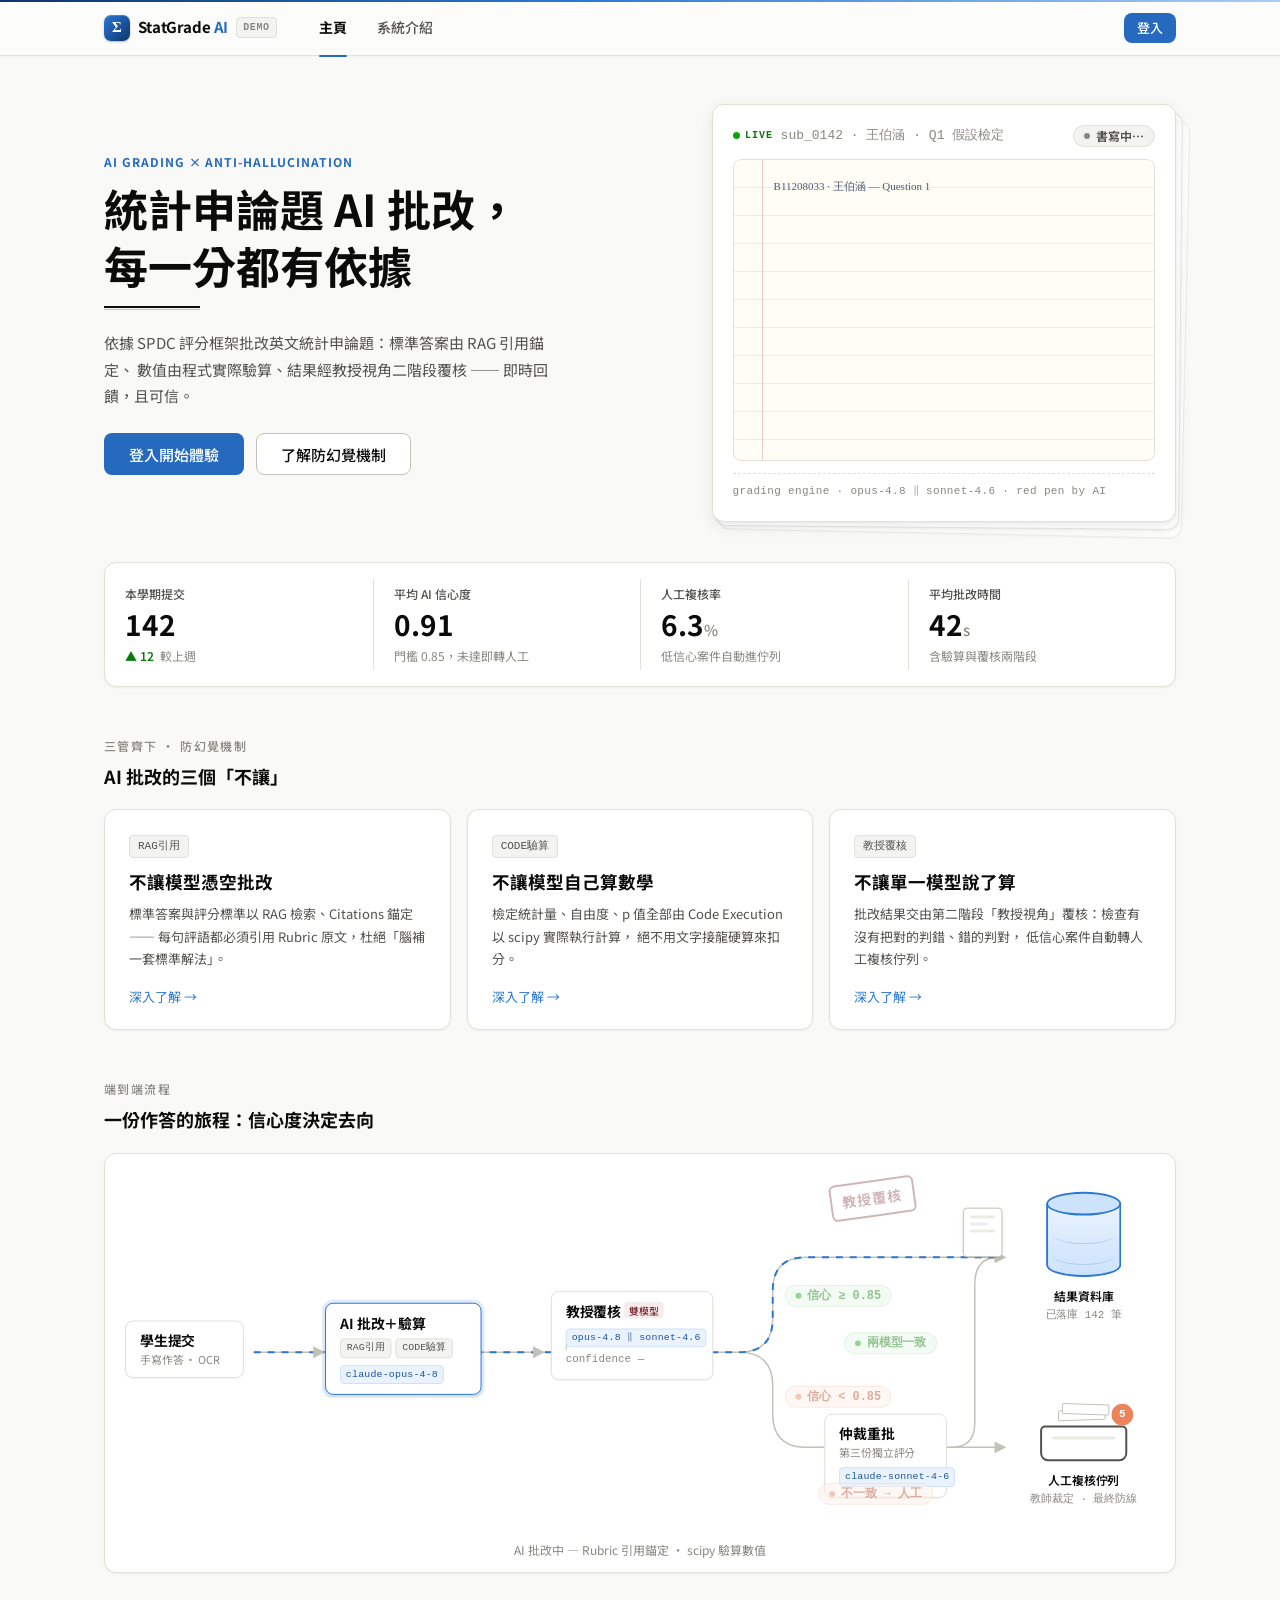
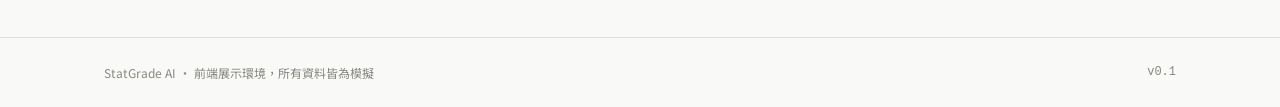
==== index.html @ 126f1031 "Add files via upload" ====
<!DOCTYPE html>
<html lang="zh-TW">
<head>
  <meta charset="UTF-8">
  <meta name="viewport" content="width=device-width, initial-scale=1.0">
  <title>StatGrade AI — 統計學申論題 AI 批改平台</title>
  <link rel="preconnect" href="https://fonts.googleapis.com">
  <link rel="preconnect" href="https://fonts.gstatic.com" crossorigin>
  <link href="https://fonts.googleapis.com/css2?family=Noto+Sans+TC:wght@400;500;700&display=swap" rel="stylesheet">
  <link rel="stylesheet" href="assets/css/styles.css">
  <style>
    .hero {
      display: grid;
      grid-template-columns: 55fr 45fr;
      gap: var(--sp-10);
      align-items: center;
      padding: var(--sp-12) 0 var(--sp-10);
    }
    .hero h1 {
      font-size: clamp(28px, 5vw, 44px);
      font-weight: 700;
      line-height: 1.3;
      letter-spacing: 0;
    }
    .hero__sub { font-size: 15px; color: var(--ink-2); margin: var(--sp-5) 0 var(--sp-6); max-width: 460px; }
    .hero__cta { display: flex; gap: var(--sp-3); flex-wrap: wrap; }
    /* live 批改流卡片堆 */
    .shot-deck { position: relative; }
    .shot-deck::before, .shot-deck::after {
      content: "";
      position: absolute;
      inset: 0;
      background: var(--surface);
      border: 1px solid var(--line);
      border-radius: var(--r-lg);
      box-shadow: var(--sh-1);
      z-index: 0;
    }
    .shot-deck::before { transform: translate(10px, 12px) rotate(1.2deg); opacity: .55; }
    .shot-deck::after  { transform: translate(5px, 6px) rotate(.5deg); opacity: .8; }
    .shot {
      position: relative;
      z-index: 2;
      box-shadow: var(--sh-3);
      padding: var(--sp-5);
      transition: transform .18s ease-out;
      transform-style: preserve-3d;
    }
    .shot__id { display: flex; align-items: baseline; gap: var(--sp-2); margin-bottom: var(--sp-3); }
    .shot__live {
      display: inline-flex;
      align-items: center;
      gap: 5px;
      font-family: var(--font-mono);
      font-size: 10px;
      font-weight: 700;
      letter-spacing: .1em;
      color: var(--ok-ink);
    }
    .shot__live-dot {
      width: 7px; height: 7px;
      border-radius: 50%;
      background: var(--ok);
      animation: live-pulse 1.6s ease-in-out infinite;
    }
    @keyframes live-pulse {
      0%, 100% { box-shadow: 0 0 0 0 rgba(12,163,12,.35); }
      50% { box-shadow: 0 0 0 5px rgba(12,163,12,0); }
    }
    .shot__ticker {
      margin-top: var(--sp-3);
      padding-top: var(--sp-2);
      border-top: 1px dashed var(--line);
      font-size: 11px;
      color: var(--ink-3);
      letter-spacing: .03em;
    }
    @media (prefers-reduced-motion: reduce) {
      .shot__live-dot { animation: none; }
      .exam-score { opacity: 1; transform: rotate(-8deg); }
      .exam-score__ring ellipse { stroke-dashoffset: 0; }
      .exam-stamp:not(.exam-stamp--serious) { opacity: 1; transform: rotate(-5deg); }
    }
    /* 考卷紅筆批改動畫 */
    .exam-wrap { position: relative; margin-top: var(--sp-2); overflow: hidden; border-radius: var(--r-md); }
    .exam-paper {
      position: relative;
      min-height: 302px;
      background:
        repeating-linear-gradient(transparent, transparent 27px, rgba(42, 120, 214, .12) 27px, rgba(42, 120, 214, .12) 28px),
        #fffdf6;
      border: 1px solid var(--line);
      border-radius: var(--r-md);
      box-shadow: var(--sh-2);
      padding: 12px 12px 14px 40px;
      font-family: "Segoe Script", "Bradley Hand", "Comic Sans MS", cursive;
      font-size: 12px;
      line-height: 28px;
      color: #263a56;
    }
    .exam-paper::before {
      content: "";
      position: absolute;
      top: 0; bottom: 0; left: 28px;
      width: 1px;
      background: rgba(208, 59, 59, .25);
    }
    .exam-paper__head { font-size: 11px; color: #4a5a74; }
    .exam-line { white-space: nowrap; overflow: hidden; }
    /* 動態手寫：JS 建立的行先隱藏，逐行寫出 */
    .write-line { width: 0; white-space: nowrap; overflow: hidden; }
    .write-line.is-writing { animation: line-write .42s steps(22, end) forwards; }
    @keyframes line-write { to { width: 100%; } }
    .exam-mark { position: absolute; pointer-events: none; overflow: visible; }
    .exam-mark path, .exam-mark ellipse, .exam-score__ring ellipse {
      fill: none;
      stroke: #d03b3b;
      stroke-width: 2.2;
      stroke-linecap: round;
      stroke-dasharray: 100;
      stroke-dashoffset: 100;
    }
    .exam-mark.draw path, .exam-mark.draw ellipse { animation: ink-draw .5s ease forwards; }
    @keyframes ink-draw { to { stroke-dashoffset: 0; } }
    .exam-note {
      position: absolute;
      font-family: "Segoe Script", "Bradley Hand", cursive;
      font-size: 12px;
      line-height: 1.3;
      color: #d03b3b;
      white-space: nowrap;
      width: 0;
      overflow: hidden;
    }
    .exam-note.write { animation: note-write .55s steps(12, end) forwards; }
    @keyframes note-write { to { width: var(--wn, 140px); } }
    .exam-score {
      position: absolute;
      top: 4px; right: 14px;
      width: 74px; height: 64px;
      opacity: 0;
      transform: rotate(-8deg) scale(1.4);
    }
    .exam-score.show { animation: score-in .35s cubic-bezier(.2, 1.4, .4, 1) forwards; }
    @keyframes score-in { to { opacity: 1; transform: rotate(-8deg) scale(1); } }
    .exam-score__ring { position: absolute; inset: 0; overflow: visible; }
    .exam-score.show .exam-score__ring ellipse { animation: ink-draw .5s ease .12s forwards; }
    .exam-score span {
      position: absolute; inset: 0;
      display: flex; align-items: center; justify-content: center;
      font-family: "Segoe Script", "Bradley Hand", cursive;
      font-size: 28px; font-weight: 700;
      color: #d03b3b;
    }
    .exam-stamp {
      position: absolute;
      right: 16px; bottom: 12px;
      border: 2px solid var(--review);
      color: var(--review);
      background: rgba(255, 255, 255, .85);
      font-family: var(--font-ui);
      font-size: 13px; font-weight: 700;
      letter-spacing: .1em;
      padding: 3px 10px;
      border-radius: var(--r-sm);
      opacity: 0;
      transform: rotate(-5deg) scale(1.6);
    }
    .exam-stamp.slam { animation: stamp-in .28s cubic-bezier(.4, 0, .6, 1) forwards; }
    @keyframes stamp-in { to { opacity: 1; transform: rotate(-5deg) scale(1); } }
    .exam-stamp--serious { border-color: var(--serious-ink); color: var(--serious-ink); letter-spacing: .02em; }
    .features { display: grid; grid-template-columns: repeat(3, 1fr); gap: var(--sp-4); margin-top: var(--sp-4); }
    .features .card p { font-size: 13px; color: var(--ink-2); }
    .features .card h3 { margin: var(--sp-3) 0 var(--sp-2); }
    .section { margin-top: var(--sp-12); }
    .section__head { margin-bottom: var(--sp-5); }
    .section__head h2 { font-size: 18px; font-weight: 700; }
    @media (max-width: 960px) {
      .hero { grid-template-columns: 1fr; padding-top: var(--sp-8); }
      .features { grid-template-columns: 1fr; }
    }
    /* 首頁動畫（class 皆由 JS 加入，無 JS 時頁面維持完整可見） */
    .shot.fade-up { animation-delay: .15s; }
    .reveal { opacity: 0; transform: translateY(12px); transition: opacity .5s ease, transform .5s ease; }
    .reveal.is-in { opacity: 1; transform: none; }
    .shot .meter__fill { transition: width .6s ease; }
    @media (prefers-reduced-motion: reduce) {
      .fade-up { animation: none; }
      .reveal { opacity: 1; transform: none; transition: none; }
      .shot .meter__fill { transition: none; }
    }

    /* ═══ 端到端流程動畫：信心分岔 ═══ */
    .flow-card { padding: var(--sp-5) var(--sp-5) var(--sp-3); overflow: hidden; }
    .flow-viewport { position: relative; }
    .flow-stage { position: relative; width: 1040px; height: 360px; transform-origin: top left; }
    .flow-lines { position: absolute; inset: 0; width: 100%; height: 100%; }
    .flow-lines .rail { fill: none; stroke: var(--line-strong); stroke-width: 1.5; }
    .flow-lines .rail-active {
      fill: none; stroke: var(--brand-500); stroke-width: 2;
      stroke-dasharray: 7 7; opacity: 0; transition: opacity .3s;
    }
    .flow-lines .rail-active.is-on { opacity: 1; animation: rail-flow 1s linear infinite; }
    @keyframes rail-flow { to { stroke-dashoffset: -14; } }

    .flow-node {
      position: absolute;
      background: var(--surface);
      border: 1px solid var(--line);
      border-radius: var(--r-md);
      box-shadow: var(--sh-1);
      padding: 10px 14px;
      transition: border-color .25s, box-shadow .25s;
    }
    .flow-node__name { font-size: 14px; font-weight: 700; line-height: 1.4; }
    .flow-node__desc { font-size: 11px; color: var(--ink-3); line-height: 1.5; }
    .flow-node.is-live { border-color: var(--brand-500); box-shadow: 0 0 0 3px rgba(42,120,214,.14), var(--sh-2); }
    .flow-node .pchip { padding: 1px 6px; font-size: 10px; }
    .flow-node .meter { width: 100%; margin-top: 6px; }
    .flow-node__conf { font-family: var(--font-mono); font-size: 11px; color: var(--ink-3); margin-top: 3px; min-height: 15px; }
    .flow-node__model {
      display: inline-block;
      font-size: 10px;
      color: var(--brand-700);
      background: var(--brand-50);
      border: 1px solid var(--brand-100);
      border-radius: var(--r-xs);
      padding: 0 5px;
      margin-top: 5px;
      letter-spacing: .02em;
      white-space: nowrap;
    }
    .flow-node__dual {
      font-size: 10px;
      font-weight: 500;
      color: var(--review);
      background: var(--review-tint);
      border-radius: var(--r-xs);
      padding: 1px 5px;
      vertical-align: 2px;
    }

    .flow-label {
      position: absolute;
      opacity: .45;
      transition: opacity .3s, transform .3s;
      font-family: var(--font-mono);
    }
    .flow-label.is-on { opacity: 1; transform: scale(1.06); }

    /* 文件 token */
    .flow-doc {
      position: absolute;
      left: 0; top: 0;
      width: 40px; height: 50px;
      margin: -25px 0 0 -20px;   /* 讓 offset-path 以中心對齊 */
      background: var(--surface);
      border: 1px solid var(--line-strong);
      border-radius: 4px;
      box-shadow: var(--sh-2);
      padding: 7px 6px;
      opacity: 0;
      offset-rotate: 0deg;
      z-index: 5;
    }
    .flow-doc i { display: block; height: 3px; border-radius: 2px; background: var(--inset-deep); margin-bottom: 4px; }
    .flow-doc i:nth-child(2) { width: 70%; }
    .flow-doc__seal {
      position: absolute; right: -7px; bottom: -7px;
      width: 22px; height: 22px;
      border: 1.5px solid var(--review);
      border-radius: 50%;
      background: var(--review-tint);
      color: var(--review);
      font-size: 10px; font-weight: 700;
      display: flex; align-items: center; justify-content: center;
      transform: rotate(-12deg) scale(0);
      transition: transform .25s cubic-bezier(.2, 1.6, .4, 1);
    }
    .flow-doc.is-sealed .flow-doc__seal:not(.flow-doc__seal--ai) { transform: rotate(-12deg) scale(1); }
    .flow-doc__seal--ai {
      right: auto; left: -7px;
      border-color: var(--brand-600);
      background: var(--brand-50);
      color: var(--brand-700);
      transform: rotate(10deg) scale(0);
    }
    .flow-doc.is-ai .flow-doc__seal--ai { transform: rotate(10deg) scale(1); }
    .flow-doc__tag {
      position: absolute; left: -8px; top: -9px;
      background: var(--serious-tint);
      border: 1px solid var(--serious-line);
      color: var(--serious-ink);
      font-size: 9px; font-weight: 700;
      padding: 1px 5px;
      border-radius: var(--r-xs);
      transform: rotate(-6deg) scale(0);
      transition: transform .25s cubic-bezier(.2, 1.6, .4, 1);
      white-space: nowrap;
    }
    .flow-doc.is-tagged .flow-doc__tag { transform: rotate(-6deg) scale(1); }

    /* 教授核章 */
    .flow-stamp {
      position: absolute;
      border: 2px solid var(--review);
      color: var(--review);
      background: rgba(255,255,255,.9);
      font-size: 14px; font-weight: 700;
      letter-spacing: .1em;
      padding: 4px 10px;
      border-radius: var(--r-sm);
      transform: rotate(-8deg) translateY(-30px);
      opacity: .35;
      transition: transform .18s cubic-bezier(.5, 0, .8, .4), opacity .18s;
      z-index: 6;
    }
    .flow-stamp.is-slam { transform: rotate(-3deg) translateY(0); opacity: 1; }
    .flow-stamp::after {
      content: "";
      position: absolute; inset: -5px;
      border: 2px solid var(--review);
      border-radius: var(--r-md);
      opacity: 0;
    }
    .flow-stamp.is-slam::after { animation: stamp-ring .5s ease-out .1s; }
    @keyframes stamp-ring {
      0% { opacity: .7; transform: scale(1); }
      100% { opacity: 0; transform: scale(1.45); }
    }

    /* 圓柱體資料庫 */
    .flow-station { position: absolute; text-align: center; }
    .flow-station__label { font-size: 12px; font-weight: 600; margin-top: 8px; }
    .flow-station__meta { font-family: var(--font-mono); font-size: 11px; color: var(--ink-3); }
    .flow-db { position: relative; width: 76px; height: 86px; margin: 0 auto; }
    .flow-db__top {
      position: absolute; top: 0; left: 0; right: 0; height: 24px;
      border-radius: 50%;
      background: var(--brand-100);
      border: 2px solid var(--brand-500);
      z-index: 2;
      transition: background .2s, box-shadow .2s;
    }
    .flow-db__body {
      position: absolute; top: 12px; left: 0; right: 0; bottom: 0;
      border: 2px solid var(--brand-500);
      border-top: none;
      border-radius: 0 0 38px 38px / 0 0 12px 12px;
      background: linear-gradient(180deg, var(--brand-50), var(--brand-100));
    }
    .flow-db__body::before, .flow-db__body::after {
      content: "";
      position: absolute; left: 4px; right: 4px; height: 22px;
      border-radius: 50%;
      border-bottom: 1.5px solid var(--brand-200);
    }
    .flow-db__body::before { top: 26%; }
    .flow-db__body::after { top: 56%; }
    .flow-db.is-hit .flow-db__top {
      background: var(--brand-200);
      box-shadow: 0 0 0 7px rgba(42,120,214,.14);
    }
    .flow-db.is-hit { animation: db-bounce .45s ease; }
    @keyframes db-bounce {
      0%, 100% { transform: scaleY(1); }
      40% { transform: scaleY(.94); }
      70% { transform: scaleY(1.03); }
    }

    /* 人工複核收件匣 */
    .flow-tray { position: relative; width: 88px; height: 66px; margin: 0 auto; }
    .flow-tray__paper {
      position: absolute; left: 50%; width: 48px; height: 11px;
      background: var(--surface);
      border: 1px solid var(--line-strong);
      border-radius: 2px;
    }
    .flow-tray__bin {
      position: absolute; left: 0; right: 0; bottom: 0; height: 36px;
      border: 2px solid var(--ink-2);
      border-radius: 5px 5px 8px 8px;
      background: var(--surface);
      z-index: 2;
    }
    .flow-tray__bin::after {
      content: "";
      position: absolute; left: 10px; right: 10px; top: 9px; height: 3px;
      border-radius: 2px;
      background: var(--inset-deep);
    }
    .flow-tray__badge {
      position: absolute; top: 8px; right: -6px;
      min-width: 22px; height: 22px;
      border-radius: var(--r-pill);
      background: var(--serious);
      color: #fff;
      font-family: var(--font-mono);
      font-size: 11px; font-weight: 700;
      display: flex; align-items: center; justify-content: center;
      padding: 0 5px;
      z-index: 3;
      transition: transform .2s cubic-bezier(.2, 1.6, .4, 1);
    }
    .flow-tray.is-hit { animation: tray-shake .4s ease; }
    .flow-tray.is-hit .flow-tray__badge { transform: scale(1.25); }
    @keyframes tray-shake {
      0%, 100% { transform: translateX(0); }
      30% { transform: translateX(-2px) rotate(-1deg); }
      60% { transform: translateX(2px) rotate(1deg); }
    }
    .flow-notify {
      position: absolute;
      font-size: 11px;
      color: var(--serious-ink);
      background: var(--serious-tint);
      border: 1px solid var(--serious-line);
      border-radius: var(--r-pill);
      padding: 2px 9px;
      opacity: 0;
      transform: translateY(4px);
      transition: opacity .3s, transform .3s;
      white-space: nowrap;
    }
    .flow-notify.is-on { opacity: 1; transform: translateY(0); }

    .flow-caption {
      text-align: center;
      font-size: 12px;
      color: var(--ink-3);
      margin-top: var(--sp-2);
      min-height: 20px;
      transition: opacity .25s;
    }
    .flow-fallback { display: none; }

    @media (max-width: 760px) {
      .flow-card { display: none; }
      .flow-fallback { display: block; }
    }
    @media (prefers-reduced-motion: reduce) {
      .flow-doc, .flow-stamp { display: none; }
      .flow-label { opacity: 1; }
      .flow-lines .rail-active { animation: none; }
    }
  </style>
</head>
<body>
  <header class="nav">
    <div class="nav__shell">
      <a class="nav__brand" href="index.html">
        <span class="nav__mark">Σ</span>
        <span class="nav__wordmark">StatGrade <b>AI</b></span>
        <span class="nav__demo-chip">DEMO</span>
      </a>
      <nav class="nav__links" id="navLinks"></nav>
      <div class="nav__auth" id="navAuth"></div>
      <button class="nav__toggle" aria-label="選單" hidden>☰</button>
    </div>
  </header>

  <main>
    <div class="shell">
      <!-- Hero -->
      <section class="hero">
        <div>
          <span class="eyebrow eyebrow--brand">AI Grading × Anti-Hallucination</span>
          <h1>統計申論題 AI 批改，<br>每一分都有依據</h1>
          <div class="rule-double"></div>
          <p class="hero__sub">
            依據 SPDC 評分框架批改英文統計申論題：標準答案由 RAG 引用錨定、
            數值由程式實際驗算、結果經教授視角二階段覆核 —— 即時回饋，且可信。
          </p>
          <div class="hero__cta">
            <a class="btn btn--primary btn--lg" href="login.html">登入開始體驗</a>
            <a class="btn btn--secondary btn--lg" href="intro.html">了解防幻覺機制</a>
          </div>
        </div>

        <!-- Product shot：考卷一張張進來，紅筆手寫批改動畫 -->
        <div class="shot-deck" id="shotDeck">
          <div class="card shot" id="shotCard" aria-label="考卷批改動畫範例">
            <div class="shot__id">
              <span class="shot__live"><span class="shot__live-dot"></span>LIVE</span>
              <span class="mono text-sm muted" id="shotId">sub_0142 · 王伯涵 · Q1 假設檢定</span>
              <span class="chip chip--warn" id="shotChip" style="margin-left: auto;"><span class="chip__dot"></span>批改中</span>
            </div>
            <div class="exam-wrap">
              <div class="exam-paper" id="examPaper">
                <div class="exam-paper__head" id="examHead">B11208033 · 王伯涵 — Question 1</div>
                <div id="examLines">
                  <div class="exam-line">1. H₀: μ = 4 ,  H₁: μ &gt; 4  ( μ = mean waiting time )</div>
                  <div class="exam-line">2. one-sample t-test ,  α = 0.05</div>
                  <div class="exam-line">3. t = (4.6−4)/(1.5/√36) = 0.6/0.25 = 2.40</div>
                  <div class="exam-line">    df = 35 ,  p ≈ 0.011</div>
                  <div class="exam-line">4. p = 0.011 &lt; 0.05 → reject H₀</div>
                </div>
                <div class="exam-score" id="examScore">
                  <svg class="exam-score__ring" viewBox="0 0 74 64"><ellipse pathLength="100" cx="37" cy="32" rx="32" ry="26"></ellipse></svg>
                  <span id="examScoreN">14</span>
                </div>
                <div class="exam-stamp" id="examStamp">教授覆核</div>
                <div class="exam-stamp exam-stamp--serious" id="examTag">仲裁 → 人工複核</div>
              </div>
            </div>
            <div class="shot__ticker mono">grading engine · opus-4.8 ∥ sonnet-4.6 · red pen by AI</div>
          </div>
        </div>
      </section>

      <!-- 信任數據帶 -->
      <section class="card card--flush" aria-label="平台數據">
        <div class="stat-row" style="padding: var(--sp-4) 0;">
          <div class="stat">
            <div class="stat__label">本學期提交</div>
            <div class="stat__value">142</div>
            <div class="stat__meta"><span class="stat__delta-up">▲ 12</span> 較上週</div>
          </div>
          <div class="stat">
            <div class="stat__label">平均 AI 信心度</div>
            <div class="stat__value">0.91</div>
            <div class="stat__meta">門檻 0.85，未達即轉人工</div>
          </div>
          <div class="stat">
            <div class="stat__label">人工複核率</div>
            <div class="stat__value">6.3<small>%</small></div>
            <div class="stat__meta">低信心案件自動進佇列</div>
          </div>
          <div class="stat">
            <div class="stat__label">平均批改時間</div>
            <div class="stat__value">42<small>s</small></div>
            <div class="stat__meta">含驗算與覆核兩階段</div>
          </div>
        </div>
      </section>

      <!-- 三管齊下 -->
      <section class="section">
        <div class="section__head">
          <span class="eyebrow">三管齊下 · 防幻覺機制</span>
          <h2>AI 批改的三個「不讓」</h2>
        </div>
        <div class="features">
          <article class="card card--hover">
            <span class="pchip">RAG引用</span>
            <h3>不讓模型憑空批改</h3>
            <p>標準答案與評分標準以 RAG 檢索、Citations 錨定 —— 每句評語都必須引用
              Rubric 原文，杜絕「腦補一套標準解法」。</p>
            <a class="text-sm" href="intro.html#s2">深入了解 →</a>
          </article>
          <article class="card card--hover">
            <span class="pchip">CODE驗算</span>
            <h3>不讓模型自己算數學</h3>
            <p>檢定統計量、自由度、p 值全部由 Code Execution 以 scipy 實際執行計算，
              絕不用文字接龍硬算來扣分。</p>
            <a class="text-sm" href="intro.html#s2">深入了解 →</a>
          </article>
          <article class="card card--hover">
            <span class="pchip">教授覆核</span>
            <h3>不讓單一模型說了算</h3>
            <p>批改結果交由第二階段「教授視角」覆核：檢查有沒有把對的判錯、錯的判對，
              低信心案件自動轉人工複核佇列。</p>
            <a class="text-sm" href="intro.html#s3">深入了解 →</a>
          </article>
        </div>
      </section>

      <!-- 端到端流程動畫：信心分岔 -->
      <section class="section">
        <div class="section__head">
          <span class="eyebrow">端到端流程</span>
          <h2>一份作答的旅程：信心度決定去向</h2>
        </div>

        <div class="card flow-card" aria-label="批改流程動畫：信心足夠自動核章落庫，不足轉人工複核">
          <div class="flow-viewport" id="flowViewport">
            <div class="flow-stage" id="flowStage">
              <svg class="flow-lines" viewBox="0 0 1040 360" aria-hidden="true">
                <!-- 底軌：上路（核章→資料庫）、下路（仲裁→佇列）、仲裁一致上升軌 -->
                <path class="rail" d="M130,180 H620 Q654,180 654,146 V118 Q654,84 688,84 H886"></path>
                <path class="rail" d="M620,180 Q654,180 654,214 V242 Q654,276 688,276 H886"></path>
                <path class="rail" d="M834,276 Q858,276 858,252 V112 Q858,84 882,84"></path>
                <!-- 動態軌 -->
                <path class="rail-active" id="railA" d="M130,180 H620 Q654,180 654,146 V118 Q654,84 688,84 H886"></path>
                <path class="rail-active" id="railB" d="M130,180 H620 Q654,180 654,214 V242 Q654,276 688,276 H886"></path>
                <path class="rail-active" id="railC" d="M834,276 Q858,276 858,252 V112 Q858,84 882,84"></path>
                <polygon points="190,174 202,180 190,186" fill="#c3c2b7"></polygon>
                <polygon points="412,174 424,180 412,186" fill="#c3c2b7"></polygon>
                <polygon points="878,78 890,84 878,90" fill="#c3c2b7"></polygon>
                <polygon points="878,270 890,276 878,282" fill="#c3c2b7"></polygon>
              </svg>

              <!-- 節點 -->
              <div class="flow-node" style="left: 0; top: 148px; width: 120px;">
                <div class="flow-node__name">學生提交</div>
                <div class="flow-node__desc">手寫作答 · OCR</div>
              </div>
              <div class="flow-node" id="fnAi" style="left: 202px; top: 130px; width: 158px;">
                <div class="flow-node__name">AI 批改＋驗算</div>
                <div style="display: flex; gap: 4px; margin-top: 5px;">
                  <span class="pchip">RAG引用</span>
                  <span class="pchip">CODE驗算</span>
                </div>
                <div class="flow-node__model mono">claude-opus-4-8</div>
              </div>
              <div class="flow-node" id="fnProf" style="left: 430px; top: 118px; width: 164px;">
                <div class="flow-node__name">教授覆核 <span class="flow-node__dual">雙模型</span></div>
                <div class="flow-node__model mono">opus-4.8 ∥ sonnet-4.6</div>
                <span class="meter"><span class="meter__fill" id="fnFill" style="width: 0%;"></span><span class="meter__tick"></span></span>
                <div class="flow-node__conf" id="fnConf">confidence —</div>
              </div>

              <!-- 雙模型仲裁節點（人工複核的替代選項） -->
              <div class="flow-node" id="fnJudge" style="left: 706px; top: 242px; width: 124px;">
                <div class="flow-node__name">仲裁重批</div>
                <div class="flow-node__desc">第三份獨立評分</div>
                <div class="flow-node__model mono">claude-sonnet-4-6</div>
              </div>

              <!-- 分岔標籤 -->
              <span class="flow-label chip chip--ok" id="fnLabelA" style="left: 666px; top: 112px;"><span class="chip__dot"></span>信心 ≥ 0.85</span>
              <span class="flow-label chip chip--serious" id="fnLabelB" style="left: 666px; top: 214px;"><span class="chip__dot"></span>信心 &lt; 0.85</span>
              <span class="flow-label chip chip--ok" id="fnLabelC" style="left: 726px; top: 160px;"><span class="chip__dot"></span>兩模型一致</span>
              <span class="flow-label chip chip--serious" id="fnLabelD" style="left: 700px; top: 312px;"><span class="chip__dot"></span>不一致 → 人工</span>

              <!-- 教授核章 -->
              <div class="flow-stamp" id="fnStamp" style="left: 716px; top: 36px;">教授覆核</div>

              <!-- 圓柱體資料庫 -->
              <div class="flow-station" style="left: 896px; top: 18px; width: 144px;">
                <div class="flow-db" id="fnDb">
                  <div class="flow-db__top"></div>
                  <div class="flow-db__body"></div>
                </div>
                <div class="flow-station__label">結果資料庫</div>
                <div class="flow-station__meta">已落庫 <span id="fnDbCount">142</span> 筆</div>
              </div>

              <!-- 人工複核收件匣 -->
              <div class="flow-station" style="left: 896px; top: 224px; width: 144px;">
                <span class="flow-notify" id="fnNotify" style="left: 50%; top: -26px; transform: translateX(-50%);">🔔 已通知教師 · 建立複核工單</span>
                <div class="flow-tray" id="fnTray">
                  <span class="flow-tray__paper" style="top: 14px; margin-left: -26px; transform: rotate(-2deg);"></span>
                  <span class="flow-tray__paper" style="top: 8px;  margin-left: -22px; transform: rotate(2deg);"></span>
                  <span class="flow-tray__paper" id="fnTrayNew" style="top: 2px; margin-left: -25px; transform: rotate(-1deg); opacity: 0;"></span>
                  <div class="flow-tray__bin"></div>
                  <span class="flow-tray__badge" id="fnQueueCount">5</span>
                </div>
                <div class="flow-station__label">人工複核佇列</div>
                <div class="flow-station__meta">教師裁定 · 最終防線</div>
              </div>

              <!-- 文件 token -->
              <div class="flow-doc" id="flowDoc">
                <i></i><i></i><i></i>
                <span class="flow-doc__tag">低信心</span>
                <span class="flow-doc__seal">核</span>
                <span class="flow-doc__seal flow-doc__seal--ai">B</span>
              </div>
            </div>
          </div>
          <div class="flow-caption" id="flowCaption">信心 ≥ 0.85 → 教授核章、自動落庫；信心 &lt; 0.85 → 轉人工複核佇列</div>
        </div>

        <!-- 行動版備援（<760px 顯示） -->
        <div class="card flow-fallback">
          <div class="pipeline">
            <div class="pipeline__step">
              <div class="pipeline__num">1</div>
              <div>
                <div class="pipeline__name">學生提交</div>
                <div class="pipeline__desc">手寫作答，OCR 辨識為機器可讀格式</div>
              </div>
            </div>
            <div class="pipeline__step">
              <div class="pipeline__num">2</div>
              <div>
                <div class="pipeline__name">AI 批改＋驗算</div>
                <div class="pipeline__desc">對照 Rubric 引用批改，scipy 驗算數值</div>
              </div>
            </div>
            <div class="pipeline__step">
              <div class="pipeline__num">3</div>
              <div>
                <div class="pipeline__name">教授覆核 · 信心分流</div>
                <div class="pipeline__desc">信心 ≥ 0.85 → 自動核章落庫；不足 → 轉人工複核佇列</div>
              </div>
            </div>
          </div>
        </div>
      </section>
    </div>
  </main>

  <footer class="footer">
    <div class="shell">
      <span>StatGrade AI · 前端展示環境，所有資料皆為模擬</span>
      <span class="mono">v0.1</span>
    </div>
  </footer>

  <script>
    (function () {
      if (window.matchMedia && window.matchMedia('(prefers-reduced-motion: reduce)').matches) return;

      /* 1. 進場：hero 左欄 + 批改卡（卡片延遲 .15s，見 <style>） */
      var heroLeft = document.querySelector('.hero > div:first-child');
      var shot = document.querySelector('.shot');
      if (heroLeft) heroLeft.classList.add('fade-up');
      if (shot) shot.classList.add('fade-up');

      /* 2. 捲動顯現（IntersectionObserver；初始隱藏由 JS 加 class） */
      var revealEls = [];
      document.querySelectorAll('section.card--flush, .section__head, .section > .card').forEach(function (el) {
        revealEls.push(el);
      });
      document.querySelectorAll('.features > .card').forEach(function (el, i) {
        el.style.transitionDelay = (i * 80) + 'ms'; /* 三卡 stagger */
        revealEls.push(el);
      });

      /* 3. 數字 count-up：把 .stat__value 的數字文字節點包進 span（small 單位不動） */
      document.querySelectorAll('.stat__value').forEach(function (v) {
        var node = v.firstChild;
        if (!node || node.nodeType !== 3) return;
        var num = node.nodeValue.trim();
        var span = document.createElement('span');
        span.setAttribute('data-target', num);
        span.textContent = num;
        v.replaceChild(span, node);
      });
      function countUp(el) {
        var raw = el.getAttribute('data-target');
        var target = parseFloat(raw);
        var dec = (raw.split('.')[1] || '').length;
        var t0 = performance.now();
        function tick(now) {
          var p = Math.min((now - t0) / 900, 1);
          var eased = 1 - Math.pow(1 - p, 3); /* easeOutCubic */
          el.textContent = (target * eased).toFixed(dec);
          if (p < 1) requestAnimationFrame(tick);
        }
        requestAnimationFrame(tick);
      }
      if ('IntersectionObserver' in window) {
        var io = new IntersectionObserver(function (entries) {
          entries.forEach(function (entry) {
            if (!entry.isIntersecting) return;
            entry.target.classList.add('is-in');
            entry.target.querySelectorAll('.stat__value > [data-target]').forEach(countUp);
            io.unobserve(entry.target);
          });
        }, { threshold: 0.2 });
        revealEls.forEach(function (el) {
          el.classList.add('reveal');
          io.observe(el);
        });
      }

      /* 4. 考卷批改動畫：一張張考卷進來 → 紅筆手寫批改 → 換下一張 */
      var deck = document.getElementById('shotDeck');
      var shotCard = document.getElementById('shotCard');
      if (deck && shotCard) {
        var S = {
          id: document.getElementById('shotId'),
          chip: document.getElementById('shotChip'),
          paper: document.getElementById('examPaper'),
          head: document.getElementById('examHead'),
          lines: document.getElementById('examLines'),
          score: document.getElementById('examScore'),
          scoreN: document.getElementById('examScoreN'),
          stamp: document.getElementById('examStamp'),
          tag: document.getElementById('examTag')
        };
        var SVG = 'http://www.w3.org/2000/svg';
        var LY = function (i) { return 40 + i * 28; }; /* 第 i 行文字的頂端 y */

        var PAPERS = [
          {
            id: 'sub_0118 · 陳苡瑄 · 卡方獨立性檢定',
            head: '113408515 · 陳苡瑄 — Chi-square Test for Independence',
            end: { cls: 'chip--ok', text: '已覆核 · 20 / 20' },
            lines: [
              '1. H₀: independent ;  Ha: dependent ;  α = 0.05',
              '2. χ² test ;  random ✓ ;  n=190 < 10% ✓ ;  E ≥ 5 ✓',
              '3. E = 57.89, 52.11, 42.11, 37.89 ;  min 37.89',
              '    χ² = Σ(O−E)²/E = 17.24 ,  df = 1',
              '4. 17.24 > 3.841 → reject H₀ ,  sig. relationship'
            ],
            steps: [
              { t: 'check', x: 3, y: 0 },
              { t: 'check', x: 3, y: 1 },
              { t: 'note', x: 262, y: 1.6, w: 96, text: '條件完整 ✓' },
              { t: 'check', x: 3, y: 2 },
              { t: 'check', x: 3, y: 3 },
              { t: 'note', x: 224, y: 3, w: 128, text: '≈17.226 scipy ✓' },
              { t: 'check', x: 3, y: 4 },
              { t: 'score', v: '20' },
              { t: 'stamp' }
            ]
          },
          {
            id: 'sub_0142 · 王伯涵 · Q1 假設檢定',
            head: 'B11208033 · 王伯涵 — Question 1',
            end: { cls: 'chip--ok', text: '已覆核 · 14 / 16' },
            lines: [
              '1. H₀: μ = 4 ,  H₁: μ > 4  ( μ: waiting time )',
              '2. one-sample t-test ,  α = 0.05',
              '3. t = (4.6−4)/(1.5/√36) = 0.6/0.25 = 2.40',
              '    df = 35 ,  p ≈ 0.011',
              '4. p = 0.011 < 0.05 → reject H₀'
            ],
            steps: [
              { t: 'check', x: 3, y: 0 },
              { t: 'squig', x: 58, y: 1, w: 112 },
              { t: 'note', x: 258, y: 1, w: 108, text: '−1 未檢查條件' },
              { t: 'check', x: 3, y: 2 },
              { t: 'check', x: 3, y: 3 },
              { t: 'check', x: 3, y: 4 },
              { t: 'note', x: 64, y: 5, w: 150, text: '−1 結論未回扣脈絡' },
              { t: 'score', v: '14' },
              { t: 'stamp' }
            ]
          },
          {
            id: 'sub_0140 · 陳建宏 · Q2 兩樣本檢定',
            head: 'B11208051 · 陳建宏 — Question 2',
            end: { cls: 'chip--serious', text: '仲裁分歧 · 轉人工' },
            lines: [
              '1. H₀: μ₁ = μ₂ ,  H₁: μ₁ ≠ μ₂',
              '2. two-sample t-test ( pooled variance )',
              '3. sp² = 74.9 ,  t = 1.95 ,  df = 60',
              '4. p ≈ 0.056 > 0.05 → fail to reject H₀'
            ],
            steps: [
              { t: 'check', x: 232, y: 0 },
              { t: 'circle', x: 148, y: 1, w: 130, h: 26 },
              { t: 'note', x: 60, y: 2.15, w: 170, text: 'Rubric 未涵蓋此解法？' },
              { t: 'circle', x: 106, y: 2, w: 74, h: 26 },
              { t: 'note', x: 250, y: 3, w: 130, text: '仲裁：sonnet-4.6' },
              { t: 'score', v: '?' },
              { t: 'tag' }
            ]
          }
        ];

        function clearMarks() {
          Array.prototype.slice.call(S.paper.querySelectorAll('.exam-mark, .exam-note')).forEach(function (el) {
            el.parentNode.removeChild(el);
          });
          S.score.className = 'exam-score';
          S.stamp.className = 'exam-stamp';
          S.tag.className = 'exam-stamp exam-stamp--serious';
        }
        function mkSvg(x, y, w, h, d) {
          var svg = document.createElementNS(SVG, 'svg');
          svg.setAttribute('class', 'exam-mark');
          svg.setAttribute('width', w);
          svg.setAttribute('height', h);
          svg.setAttribute('viewBox', '0 0 ' + w + ' ' + h);
          svg.style.left = x + 'px';
          svg.style.top = y + 'px';
          var path = document.createElementNS(SVG, d.tag || 'path');
          if (d.tag === 'ellipse') {
            path.setAttribute('cx', w / 2); path.setAttribute('cy', h / 2);
            path.setAttribute('rx', w / 2 - 3); path.setAttribute('ry', h / 2 - 3);
          } else {
            path.setAttribute('d', d.d);
          }
          path.setAttribute('pathLength', '100');
          svg.appendChild(path);
          S.paper.appendChild(svg);
          requestAnimationFrame(function () { svg.classList.add('draw'); });
        }
        function squigD(w) {
          var d = 'M2,5', x = 2;
          while (x < w - 10) { d += ' q5,-7 10,0'; x += 10; }
          return d;
        }
        function doStep(st) {
          if (st.t === 'check') mkSvg(st.x, LY(st.y) + 4, 24, 20, { d: 'M3,11 L9,17 L21,4' });
          if (st.t === 'squig') mkSvg(st.x, LY(st.y) + 22, st.w, 10, { d: squigD(st.w) });
          if (st.t === 'circle') mkSvg(st.x, LY(st.y) - 1, st.w, st.h, { tag: 'ellipse' });
          if (st.t === 'note') {
            var n = document.createElement('div');
            n.className = 'exam-note';
            n.style.left = st.x + 'px';
            n.style.top = (LY(st.y) + 3) + 'px';
            n.style.setProperty('--wn', st.w + 'px');
            n.textContent = st.text;
            S.paper.appendChild(n);
            requestAnimationFrame(function () { n.classList.add('write'); });
          }
          if (st.t === 'score') { S.scoreN.textContent = st.v; S.score.classList.add('show'); }
          if (st.t === 'stamp') S.stamp.classList.add('slam');
          if (st.t === 'tag') S.tag.classList.add('slam');
        }
        function setChip(cls, text) {
          S.chip.className = 'chip ' + cls;
          S.chip.innerHTML = '<span class="chip__dot"></span>';
          S.chip.appendChild(document.createTextNode(text));
          S.chip.style.marginLeft = 'auto';
        }
        function renderPaper(p) {
          clearMarks();
          S.id.textContent = p.id;
          S.head.textContent = p.head;
          S.head.className = 'exam-paper__head write-line';
          S.lines.innerHTML = '';
          p.lines.forEach(function (l) {
            var div = document.createElement('div');
            div.className = 'exam-line write-line';
            div.textContent = l;
            S.lines.appendChild(div);
          });
        }
        var pi = 0;
        function runPaper() {
          var p = PAPERS[pi];
          renderPaper(p);
          setChip('chip--neutral', '書寫中…');
          /* 考卷滑入 */
          S.paper.animate([
            { transform: 'translateX(112%) rotate(4deg)', opacity: 0 },
            { transform: 'translateX(0) rotate(0deg)', opacity: 1 }
          ], { duration: 480, easing: 'cubic-bezier(.2, .8, .3, 1)' });
          /* 動態手寫：標頭與各行依序寫出 */
          var writeEls = [S.head].concat(Array.prototype.slice.call(S.lines.children));
          writeEls.forEach(function (el, i) {
            setTimeout(function () { el.classList.add('is-writing'); }, 560 + i * 330);
          });
          /* 紅筆批改序列（寫完才開始） */
          var markStart = 560 + writeEls.length * 330 + 400;
          setTimeout(function () { setChip('chip--warn', '批改中'); }, markStart - 250);
          p.steps.forEach(function (st, i) {
            setTimeout(function () {
              doStep(st);
              if (i === p.steps.length - 1) setChip(p.end.cls, p.end.text);
            }, markStart + i * 560);
          });
          /* 滑出 → 下一張 */
          var total = markStart + p.steps.length * 560 + 1600;
          setTimeout(function () {
            S.paper.animate([
              { transform: 'translateX(0) rotate(0deg)', opacity: 1 },
              { transform: 'translateX(-118%) rotate(-5deg)', opacity: 0 }
            ], { duration: 420, easing: 'ease-in' }).onfinish = function () {
              pi = (pi + 1) % PAPERS.length;
              runPaper();
            };
          }, total);
        }
        runPaper();

        /* 3D 傾斜（僅支援 hover 的裝置） */
        if (window.matchMedia('(hover: hover)').matches) {
          deck.addEventListener('mousemove', function (e) {
            var r = deck.getBoundingClientRect();
            var x = (e.clientX - r.left) / r.width - .5;
            var y = (e.clientY - r.top) / r.height - .5;
            shotCard.style.transform = 'perspective(900px) rotateY(' + (x * 5).toFixed(2) + 'deg) rotateX(' + (-y * 4).toFixed(2) + 'deg)';
          });
          deck.addEventListener('mouseleave', function () {
            shotCard.style.transform = '';
          });
        }
      }
    })();
  </script>
  <script>
    /* ═══ 端到端流程動畫：信心分岔 × 三種結局（核章落庫 / 仲裁一致落庫 / 轉人工） ═══ */
    (function () {
      var stage = document.getElementById('flowStage');
      if (!stage) return;

      /* 響應式等比縮放（1040×360 舞台） */
      var viewport = document.getElementById('flowViewport');
      function fit() {
        var w = viewport.clientWidth;
        var s = Math.min(1, w / 1040);
        stage.style.transform = 'scale(' + s + ')';
        viewport.style.height = Math.round(360 * s) + 'px';
      }
      fit();
      window.addEventListener('resize', fit);

      var reduced = window.matchMedia && window.matchMedia('(prefers-reduced-motion: reduce)').matches;
      var supportsOffset = typeof CSS !== 'undefined' && CSS.supports &&
        CSS.supports('offset-path', 'path("M0 0 L10 10")');

      var $ = function (id) { return document.getElementById(id); };
      var doc = $('flowDoc'), caption = $('flowCaption');
      var rails = { A: $('railA'), B: $('railB'), C: $('railC') };
      var labels = { A: $('fnLabelA'), B: $('fnLabelB'), C: $('fnLabelC'), D: $('fnLabelD') };
      var nodeAi = $('fnAi'), nodeProf = $('fnProf'), nodeJudge = $('fnJudge');
      var fill = $('fnFill'), conf = $('fnConf');
      var stamp = $('fnStamp'), db = $('fnDb'), dbCount = $('fnDbCount');
      var tray = $('fnTray'), trayNew = $('fnTrayNew'), queueCount = $('fnQueueCount'), notify = $('fnNotify');

      fill.style.transition = 'width .8s ease';

      if (reduced || !supportsOffset) {
        Object.keys(labels).forEach(function (k) { labels[k].classList.add('is-on'); });
        return; /* 靜態圖表模式 */
      }

      /* 路徑：A 直達核章落庫；B 下路（仲裁 → 佇列）；C 下路 → 仲裁 → 上升落庫 */
      var PATH_A = 'path("M130,180 H620 Q654,180 654,146 V118 Q654,84 688,84 H886")';
      var PATH_B = 'path("M130,180 H620 Q654,180 654,214 V242 Q654,276 688,276 H886")';
      var PATH_C = 'path("M130,180 H620 Q654,180 654,214 V242 Q654,276 688,276 H834 Q858,276 858,252 V112 Q858,84 882,84 H886")';
      var nDb = 142, nQueue = 5;
      var timers = [];
      function at(ms, fn) { timers.push(setTimeout(fn, ms)); }
      function setCap(t) { caption.textContent = t; }
      function pop(el) {
        el.animate([
          { transform: 'scale(1)' }, { transform: 'scale(1.35)' }, { transform: 'scale(1)' }
        ], { duration: 380, easing: 'ease-out' });
      }

      function resetCycle(path, rail) {
        timers.forEach(clearTimeout); timers = [];
        doc.classList.remove('is-sealed', 'is-tagged', 'is-ai');
        doc.getAnimations().forEach(function (a) { a.cancel(); });
        doc.style.offsetPath = path;
        doc.style.offsetDistance = '0%';
        doc.style.opacity = '1';
        [nodeAi, nodeProf, nodeJudge].forEach(function (n) { n.classList.remove('is-live'); });
        fill.style.width = '0%';
        fill.parentElement.classList.remove('meter--low');
        conf.textContent = 'confidence —';
        conf.style.color = '';
        stamp.classList.remove('is-slam');
        Object.keys(rails).forEach(function (k) { rails[k].classList.remove('is-on'); });
        Object.keys(labels).forEach(function (k) { labels[k].classList.remove('is-on'); });
        notify.classList.remove('is-on');
        if (rail) rail.forEach(function (k) { rails[k].classList.add('is-on'); });
      }

      /* 共用：抵達 AI / 教授覆核 節點的事件 */
      function stageEvents(D, f, confVal, low, capAi) {
        setCap('學生提交作答 → 進入批改管線');
        at(D * f.ai, function () {
          nodeAi.classList.add('is-live');
          setCap(capAi);
        });
        at(D * f.aiOut, function () { nodeAi.classList.remove('is-live'); });
        at(D * f.prof, function () {
          nodeProf.classList.add('is-live');
          setCap('雙模型教授覆核中（opus-4.8 ∥ sonnet-4.6）— 檢查誤判與計算一致性…');
          if (low) fill.parentElement.classList.add('meter--low');
          fill.style.width = Math.round(confVal * 100) + '%';
          at(700, function () {
            conf.textContent = 'confidence = ' + confVal.toFixed(2);
            conf.style.color = low ? 'var(--serious-ink)' : 'var(--ok-ink)';
          });
        });
      }

      function dropIntoDb(capText) {
        doc.animate([
          { transform: 'translateY(0) scale(1)', opacity: 1 },
          { transform: 'translateY(26px) scale(.35)', opacity: 0 }
        ], { duration: 420, easing: 'cubic-bezier(.5, 0, .8, .4)', fill: 'forwards' });
        at(300, function () {
          db.classList.add('is-hit');
          nDb += 1;
          dbCount.textContent = nDb;
          pop(dbCount.parentElement);
          setCap(capText);
          at(600, function () { db.classList.remove('is-hit'); });
        });
      }

      /* 結局 A：信心足夠 → 教授核章 → 落入圓柱體資料庫 */
      function runA() {
        resetCycle(PATH_A, ['A']);
        var D = 7200;
        doc.animate([
          { offsetDistance: '0%',    offset: 0 },
          { offsetDistance: '18%',   offset: .11 },
          { offsetDistance: '18%',   offset: .22 },
          { offsetDistance: '46%',   offset: .33 },
          { offsetDistance: '46%',   offset: .56 },
          { offsetDistance: '83.5%', offset: .72 },
          { offsetDistance: '83.5%', offset: .82 },
          { offsetDistance: '100%',  offset: .95 },
          { offsetDistance: '100%',  offset: 1 }
        ], { duration: D, easing: 'linear', fill: 'forwards' });

        stageEvents(D, { ai: .11, aiOut: .22, prof: .33 }, 0.93, false,
          'AI 批改中 — Rubric 引用錨定 · scipy 驗算數值');
        at(D * .56, function () {
          nodeProf.classList.remove('is-live');
          labels.A.classList.add('is-on');
          setCap('信心 0.93 ≥ 門檻 0.85 —— 走自動核章路徑');
        });
        at(D * .72, function () {
          stamp.classList.add('is-slam');
          at(160, function () { doc.classList.add('is-sealed'); });
          setCap('教授核章 ✓');
        });
        at(D * .84, function () { stamp.classList.remove('is-slam'); });
        at(D * .95, function () { dropIntoDb('已落庫 — 批改結果即時同步教師端'); });
        at(D + 1700, runC);
      }

      /* 結局 B（仲裁一致）：信心不足 → 雙模型仲裁 → 兩模型一致 → 直接落庫（免人工） */
      function runC() {
        resetCycle(PATH_C, ['B', 'C']);
        var D = 8400;
        doc.animate([
          { offsetDistance: '0%',    offset: 0 },
          { offsetDistance: '15.2%', offset: .10 },
          { offsetDistance: '15.2%', offset: .20 },
          { offsetDistance: '38.4%', offset: .30 },
          { offsetDistance: '38.4%', offset: .52 },
          { offsetDistance: '71%',   offset: .63 },
          { offsetDistance: '71%',   offset: .78 },
          { offsetDistance: '100%',  offset: .94 },
          { offsetDistance: '100%',  offset: 1 }
        ], { duration: D, easing: 'linear', fill: 'forwards' });

        stageEvents(D, { ai: .10, aiOut: .20, prof: .30 }, 0.66, true,
          'AI 批改中 — 偵測到替代解法，比對 Rubric 覆蓋範圍…');
        at(D * .46, function () { doc.classList.add('is-tagged'); });
        at(D * .52, function () {
          nodeProf.classList.remove('is-live');
          labels.B.classList.add('is-on');
          setCap('信心 0.66 < 門檻 0.85 —— 先交雙模型仲裁（人工的替代選項）');
        });
        at(D * .63, function () {
          nodeJudge.classList.add('is-live');
          setCap('仲裁重批中（claude-sonnet-4-6）— 不參考先前批改的獨立評分…');
        });
        at(D * .78, function () {
          nodeJudge.classList.remove('is-live');
          labels.C.classList.add('is-on');
          doc.classList.add('is-ai');
          doc.classList.remove('is-tagged');
          setCap('兩模型評分一致（14 / 16 vs 14 / 16）—— 視同通過，免人工');
        });
        at(D * .94, function () { dropIntoDb('仲裁一致 → 已落庫，全程零人工'); });
        at(D + 1700, runB);
      }

      /* 結局 C（仲裁不一致）：雙模型仲裁分歧 → 滑入人工複核收件匣 */
      function runB() {
        resetCycle(PATH_B, ['B']);
        var D = 8000;
        doc.animate([
          { offsetDistance: '0%',    offset: 0 },
          { offsetDistance: '18%',   offset: .10 },
          { offsetDistance: '18%',   offset: .20 },
          { offsetDistance: '46%',   offset: .30 },
          { offsetDistance: '46%',   offset: .52 },
          { offsetDistance: '85.6%', offset: .64 },
          { offsetDistance: '85.6%', offset: .80 },
          { offsetDistance: '100%',  offset: .94 },
          { offsetDistance: '100%',  offset: 1 }
        ], { duration: D, easing: 'linear', fill: 'forwards' });

        stageEvents(D, { ai: .10, aiOut: .20, prof: .30 }, 0.58, true,
          'AI 批改中 — 手寫符號辨識存疑（p̂ vs p）…');
        at(D * .46, function () { doc.classList.add('is-tagged'); });
        at(D * .52, function () {
          nodeProf.classList.remove('is-live');
          labels.B.classList.add('is-on');
          setCap('信心 0.58 < 門檻 0.85 —— 先交雙模型仲裁');
        });
        at(D * .64, function () {
          nodeJudge.classList.add('is-live');
          setCap('仲裁重批中（claude-sonnet-4-6）…');
        });
        at(D * .80, function () {
          nodeJudge.classList.remove('is-live');
          labels.D.classList.add('is-on');
          setCap('兩模型評分分歧（6 / 16 vs 9 / 16）—— 轉人工複核');
        });
        at(D * .94, function () {
          doc.animate([
            { transform: 'translateY(0) scaleY(1)', opacity: 1 },
            { transform: 'translateY(22px) scaleY(.5)', opacity: 0 }
          ], { duration: 420, easing: 'cubic-bezier(.5, 0, .8, .4)', fill: 'forwards' });
          at(300, function () {
            tray.classList.add('is-hit');
            trayNew.style.opacity = '1';
            nQueue += 1;
            queueCount.textContent = nQueue;
            notify.classList.add('is-on');
            setCap('已建立複核工單 — 由朱珊瑩教授最終裁定');
            at(700, function () { tray.classList.remove('is-hit'); });
          });
        });
        at(D + 2100, function () {
          trayNew.style.opacity = '0';
          runA();
        });
      }

      /* 進入視窗開始播放（IO 為主，保險機制兜底） */
      var started = false;
      function start() {
        if (started) return;
        started = true;
        runA();
      }
      if (/[?&]autoflow=1/.test(location.search)) { start(); return; }
      if ('IntersectionObserver' in window) {
        var io = new IntersectionObserver(function (entries) {
          entries.forEach(function (e) { if (e.isIntersecting) { start(); io.disconnect(); } });
        }, { threshold: 0.3 });
        io.observe(viewport);
      }
      /* 兜底：載入 1.2 秒後若舞台已在視窗內仍未啟動，直接開始 */
      setTimeout(function () {
        var r = viewport.getBoundingClientRect();
        if (r.top < window.innerHeight && r.bottom > 0) start();
      }, 1200);
    })();
  </script>
  <script src="assets/js/auth.js"></script>
</body>
</html>
---- assets/css/styles.css ----
/* ============================================================
   StatGrade AI — Ivory Ledger 設計系統
   共用樣式：所有頁面只依賴此檔；頁面特有樣式放各頁 <style>
   ============================================================ */

:root {
  /* ===== Surfaces（與 chart ink 規範同源）===== */
  --page: #f9f9f7;
  --surface: #ffffff;
  --surface-soft: #fcfcfb;
  --inset: #f3f3f0;
  --inset-deep: #ecece7;

  /* ===== Ink ===== */
  --ink: #0b0b0b;
  --ink-2: #52514e;
  --ink-3: #898781;
  --ink-invert: #f9f9f7;

  /* ===== Lines ===== */
  --line: #e1e0d9;
  --line-strong: #c3c2b7;

  /* ===== Brand（= sequential blue ramp）===== */
  --brand-50: #eaf3fd;
  --brand-100: #cde2fb;
  --brand-200: #a8ccf3;
  --brand-500: #2a78d6;
  --brand-600: #256abf;
  --brand-700: #1d549a;
  --brand-900: #0d366b;

  /* ===== 學術輔色（教授覆核章專用，用量 <5%）===== */
  --review: #7d2f36;
  --review-tint: #f7ecec;

  /* ===== Status ===== */
  --ok: #0ca30c;       --ok-ink: #0a7a0a;      --ok-tint: #e7f6e7;      --ok-line: #b9e3b9;
  --warn: #fab219;     --warn-ink: #8a5f00;    --warn-tint: #fdf3da;    --warn-line: #f0dcaa;
  --serious: #ec835a;  --serious-ink: #b04a26; --serious-tint: #fdeee7; --serious-line: #f5cdbb;
  --crit: #d03b3b;     --crit-ink: #b02424;    --crit-tint: #fbe9e9;    --crit-line: #f0c2c2;

  /* ===== Typography ===== */
  --font-ui: "Noto Sans TC", "Segoe UI", "Microsoft JhengHei", "PingFang TC", sans-serif;
  --font-exam: Georgia, "Times New Roman", "Noto Serif TC", "Microsoft JhengHei", serif;
  --font-mono: "Cascadia Code", ui-monospace, Consolas, "Courier New", monospace;

  /* ===== Spacing（4px 節奏）===== */
  --sp-1: 4px;  --sp-2: 8px;  --sp-3: 12px; --sp-4: 16px;
  --sp-5: 20px; --sp-6: 24px; --sp-8: 32px; --sp-10: 40px;
  --sp-12: 48px; --sp-16: 64px;

  /* ===== Radii ===== */
  --r-xs: 4px;
  --r-sm: 6px;
  --r-md: 8px;
  --r-lg: 12px;
  --r-pill: 999px;

  /* ===== Shadows ===== */
  --sh-1: 0 1px 2px rgba(11,11,11,.05);
  --sh-2: 0 1px 3px rgba(11,11,11,.06), 0 2px 8px rgba(11,11,11,.04);
  --sh-3: 0 4px 16px rgba(11,11,11,.08), 0 1px 3px rgba(11,11,11,.05);
  --sh-pop: 0 12px 32px rgba(13,54,107,.14);
  --ring: 0 0 0 3px rgba(42,120,214,.22);

  /* ===== Layout ===== */
  --shell-max: 1120px;
  --shell-wide: 1280px;
  --shell-read: 720px;
  --nav-h: 56px;
  --control-h: 36px;
  --control-h-sm: 30px;
  --control-h-lg: 42px;
}

/* ===== Base ===== */
*, *::before, *::after { box-sizing: border-box; }
html { -webkit-text-size-adjust: 100%; }
body {
  margin: 0;
  background: var(--page);
  color: var(--ink);
  font-family: var(--font-ui);
  font-size: 15px;
  line-height: 1.75;
  font-variant-numeric: tabular-nums;
}
::selection { background: var(--brand-100); color: var(--ink); }
:focus-visible { outline: none; box-shadow: var(--ring); }

h1, h2, h3, h4 { margin: 0; line-height: 1.4; }
p { margin: 0 0 var(--sp-3); }
p:last-child { margin-bottom: 0; }
ul, ol { margin: 0; padding-left: 22px; }
img { max-width: 100%; }

a { color: var(--brand-500); text-decoration: none; }
a:hover { color: var(--brand-600); text-decoration: underline; text-underline-offset: 3px; }

.mono { font-family: var(--font-mono); }
.muted { color: var(--ink-3); }
.text-sm { font-size: 13px; line-height: 1.6; }

/* eyebrow：中文小標（§ 節號用於 intro） */
.eyebrow {
  display: block;
  font-size: 12px;
  font-weight: 500;
  letter-spacing: .12em;
  color: var(--ink-3);
  margin-bottom: var(--sp-2);
}
.eyebrow--brand {
  color: var(--brand-600);
  text-transform: uppercase;
  letter-spacing: .08em;
  font-weight: 700;
}

/* 期刊雙線 — 全站身分記號，置於 h1 下方 */
.rule-double {
  width: 96px;
  height: 4px;
  border-top: 2px solid var(--ink);
  border-bottom: 1px solid var(--line-strong);
  margin: var(--sp-3) 0 0;
}
.rule-double--center { margin-left: auto; margin-right: auto; }

/* ===== Shells ===== */
.shell { max-width: var(--shell-max); margin: 0 auto; padding: 0 var(--sp-6); }
.shell--wide { max-width: var(--shell-wide); }
.shell--read { max-width: var(--shell-read); }
.page { padding: var(--sp-10) 0 var(--sp-16); }

/* 頁頭列：h1 + 雙線 + 右側 meta */
.page-head {
  display: flex;
  align-items: flex-end;
  justify-content: space-between;
  gap: var(--sp-4);
  flex-wrap: wrap;
  margin-bottom: var(--sp-6);
}
.page-head h1 { font-size: 22px; font-weight: 700; }
.page-head__meta { display: flex; align-items: center; gap: var(--sp-3); font-size: 13px; color: var(--ink-3); }

/* ===== 導覽列 ===== */
.nav {
  position: sticky;
  top: 0;
  z-index: 50;
  height: var(--nav-h);
  background: rgba(252, 252, 251, .88);
  backdrop-filter: blur(10px) saturate(1.4);
  -webkit-backdrop-filter: blur(10px) saturate(1.4);
  border-bottom: 1px solid var(--line);
  box-shadow: 0 1px 0 rgba(11,11,11,.02);
}
.nav::before {
  /* 頂部品牌色細線 */
  content: "";
  position: absolute;
  top: 0; left: 0; right: 0;
  height: 2px;
  background: linear-gradient(90deg, var(--brand-900) 0%, var(--brand-500) 45%, var(--brand-200) 100%);
}
.nav__shell {
  max-width: var(--shell-max);
  margin: 0 auto;
  padding: 0 var(--sp-6);
  display: flex;
  align-items: center;
  gap: var(--sp-2);
  height: 100%;
}
.nav__shell--wide { max-width: var(--shell-wide); }
.nav__brand {
  display: inline-flex;
  align-items: center;
  gap: var(--sp-2);
  color: var(--ink);
  margin-right: var(--sp-5);
}
.nav__brand:hover { text-decoration: none; color: var(--ink); }
.nav__mark {
  width: 26px; height: 26px;
  display: inline-flex; align-items: center; justify-content: center;
  background: linear-gradient(135deg, var(--brand-500) 0%, var(--brand-900) 100%);
  color: #fff;
  border-radius: 7px;
  font-size: 15px; font-weight: 700;
  font-family: var(--font-exam);
  box-shadow: 0 1px 2px rgba(13,54,107,.35), inset 0 1px 0 rgba(255,255,255,.18);
}
.nav__wordmark { font-size: 15px; font-weight: 700; letter-spacing: -0.01em; white-space: nowrap; }
.nav__wordmark b { color: var(--brand-600); }
.nav__demo-chip {
  font-family: var(--font-mono);
  font-size: 10px; font-weight: 600;
  color: var(--ink-3);
  background: var(--inset);
  border: 1px solid var(--line);
  border-radius: var(--r-xs);
  padding: 1px 6px;
  letter-spacing: .06em;
}
.nav__links { display: flex; align-items: center; gap: 2px; }
.nav__link {
  position: relative;
  display: inline-flex;
  align-items: center;
  padding: 7px 14px;
  border-radius: var(--r-md);
  font-size: 14px;
  font-weight: 500;
  color: var(--ink-2);
  transition: background .15s, color .15s;
}
.nav__link:hover { color: var(--ink); text-decoration: none; background: var(--inset); }
.nav__link.is-active { color: var(--ink); font-weight: 700; }
.nav__link.is-active::after {
  content: "";
  position: absolute;
  left: 14px; right: 14px;
  bottom: -10px;
  height: 2px;
  border-radius: 2px;
  background: var(--brand-600);
}
.nav__auth { margin-left: auto; display: flex; align-items: center; gap: var(--sp-2); }
.nav__userwrap {
  display: inline-flex;
  align-items: center;
  gap: var(--sp-2);
  padding: 3px 12px 3px 4px;
  border: 1px solid var(--line);
  border-radius: var(--r-pill);
  background: var(--surface);
  transition: border-color .15s, box-shadow .15s;
}
.nav__userwrap:hover { text-decoration: none; border-color: var(--line-strong); box-shadow: var(--sh-1); }
.nav__avatar {
  width: 26px; height: 26px;
  border-radius: 50%;
  display: inline-flex; align-items: center; justify-content: center;
  background: var(--brand-50);
  color: var(--brand-700);
  font-size: 12px; font-weight: 700;
  flex: none;
}
.nav__avatar--teacher { background: var(--review-tint); color: var(--review); }
.nav__user { font-size: 13px; color: var(--ink); font-weight: 500; }
.nav__userwrap:hover .nav__user { color: var(--brand-600); }
.nav__toggle {
  display: none;
  margin-left: auto;
  width: 36px; height: 36px;
  border: 1px solid var(--line-strong);
  border-radius: var(--r-md);
  background: var(--surface);
  color: var(--ink-2);
  font-size: 16px;
  cursor: pointer;
}

/* 角色 chip */
.chip--role-student { background: var(--brand-50); color: var(--brand-700); border: 1px solid var(--brand-100); }
.chip--role-teacher { background: var(--review-tint); color: var(--review); border: 1px solid #ecd4d6; }

/* ===== 按鈕 ===== */
.btn {
  display: inline-flex;
  align-items: center;
  justify-content: center;
  gap: var(--sp-2);
  height: var(--control-h);
  padding: 0 var(--sp-4);
  border: 1px solid transparent;
  border-radius: var(--r-md);
  font-family: var(--font-ui);
  font-size: 14px;
  font-weight: 500;
  line-height: 1;
  cursor: pointer;
  white-space: nowrap;
  transition: background .15s, border-color .15s, color .15s, box-shadow .15s;
}
.btn:hover { text-decoration: none; }
.btn:active { transform: translateY(0.5px); }
.btn--primary { background: var(--brand-600); color: #fff; }
.btn--primary:hover { background: var(--brand-700); color: #fff; }
.btn--secondary { background: var(--surface); border-color: var(--line-strong); color: var(--ink); }
.btn--secondary:hover { background: var(--inset); color: var(--ink); }
.btn--ghost { background: transparent; color: var(--ink-2); }
.btn--ghost:hover { background: var(--inset); color: var(--ink); }
.btn--danger-ghost { background: transparent; color: var(--crit-ink); }
.btn--danger-ghost:hover { background: var(--crit-tint); color: var(--crit-ink); }
.btn--sm { height: var(--control-h-sm); padding: 0 var(--sp-3); font-size: 13px; }
.btn--lg { height: var(--control-h-lg); padding: 0 var(--sp-6); font-size: 15px; }
.btn--block { width: 100%; }
.btn[disabled], .btn.is-disabled { opacity: .5; cursor: not-allowed; pointer-events: none; }

/* ===== 卡片 ===== */
.card {
  background: var(--surface);
  border: 1px solid var(--line);
  border-radius: var(--r-lg);
  box-shadow: var(--sh-1);
  padding: var(--sp-5) var(--sp-6);
}
.card--soft { background: var(--surface-soft); }
.card--flush { padding: 0; overflow: hidden; }
.card--flush .card__head { padding: var(--sp-4) var(--sp-6); border-bottom: 1px solid var(--line); }
.card--hover { transition: border-color .15s, box-shadow .15s; }
.card--hover:hover { border-color: var(--line-strong); box-shadow: var(--sh-2); }
.card__head {
  display: flex;
  align-items: center;
  justify-content: space-between;
  gap: var(--sp-3);
  margin-bottom: var(--sp-3);
}
.card--flush .card__head { margin-bottom: 0; }
.card__head h3, .card__title { font-size: 16px; font-weight: 700; }
.card__action { font-size: 13px; }

/* ===== 表單 ===== */
.field { margin-bottom: var(--sp-4); }
.field label {
  display: block;
  font-size: 13px;
  font-weight: 500;
  color: var(--ink-2);
  margin-bottom: 6px;
}
.field input,
.field select,
.field textarea {
  width: 100%;
  height: 38px;
  background: var(--surface);
  border: 1px solid var(--line-strong);
  border-radius: var(--r-md);
  padding: 0 var(--sp-3);
  font-family: var(--font-ui);
  font-size: 14px;
  color: var(--ink);
  transition: border-color .15s, box-shadow .15s, background .3s;
}
.field textarea {
  height: auto;
  min-height: 160px;
  padding: 10px var(--sp-3);
  line-height: 1.7;
  font-size: 15px;
  resize: vertical;
}
.field input::placeholder, .field textarea::placeholder { color: var(--ink-3); }
.field input:focus, .field select:focus, .field textarea:focus {
  border-color: var(--brand-500);
  box-shadow: var(--ring);
  outline: none;
}
.field__input--num {
  font-family: var(--font-mono) !important;
  text-align: right;
  max-width: 160px;
}
.field--error input, .field--error select, .field--error textarea { border-color: var(--crit); }
.field__error { font-size: 12px; color: var(--crit-ink); margin-top: 4px; }
.field__hint { font-size: 12px; color: var(--ink-3); margin-top: 4px; }

/* select 下拉箭頭 */
.field select {
  appearance: none;
  background-image: url("data:image/svg+xml;charset=utf-8,%3Csvg xmlns='http://www.w3.org/2000/svg' width='10' height='6' viewBox='0 0 10 6'%3E%3Cpath d='M1 1l4 4 4-4' stroke='%2352514e' stroke-width='1.5' fill='none' stroke-linecap='round'/%3E%3C/svg%3E");
  background-repeat: no-repeat;
  background-position: right 12px center;
  padding-right: 32px;
}

/* ===== 狀態 chip ===== */
.chip {
  display: inline-flex;
  align-items: center;
  gap: 6px;
  height: 22px;
  padding: 0 10px;
  border-radius: var(--r-pill);
  font-size: 12px;
  font-weight: 600;
  line-height: 1;
  white-space: nowrap;
  border: 1px solid transparent;
}
.chip__dot { width: 6px; height: 6px; border-radius: 50%; flex: none; }
.chip--ok      { background: var(--ok-tint);      color: var(--ok-ink);      border-color: var(--ok-line); }
.chip--ok      .chip__dot { background: var(--ok); }
.chip--warn    { background: var(--warn-tint);    color: var(--warn-ink);    border-color: var(--warn-line); }
.chip--warn    .chip__dot { background: var(--warn); }
.chip--serious { background: var(--serious-tint); color: var(--serious-ink); border-color: var(--serious-line); }
.chip--serious .chip__dot { background: var(--serious); }
.chip--crit    { background: var(--crit-tint);    color: var(--crit-ink);    border-color: var(--crit-line); }
.chip--crit    .chip__dot { background: var(--crit); }
.chip--info    { background: var(--brand-50);     color: var(--brand-700);   border-color: var(--brand-100); }
.chip--info    .chip__dot { background: var(--brand-500); }
.chip--neutral { background: var(--inset);        color: var(--ink-2);       border-color: var(--line); }
.chip--neutral .chip__dot { background: var(--ink-3); }

/* pipeline 階段 chip（mono 方角） */
.pchip {
  display: inline-flex;
  align-items: center;
  gap: 4px;
  padding: 2px 8px;
  border-radius: var(--r-xs);
  background: var(--inset);
  border: 1px solid var(--line);
  color: var(--ink-2);
  font-family: var(--font-mono);
  font-size: 11px;
  line-height: 1.6;
  white-space: nowrap;
}
.pchip--done { background: var(--ok-tint); border-color: var(--ok-line); color: var(--ok-ink); }
.pchip--active {
  background: var(--brand-50);
  border-color: var(--brand-100);
  color: var(--brand-700);
  animation: pchip-pulse 1s ease-in-out infinite;
}
@keyframes pchip-pulse {
  0%, 100% { box-shadow: 0 0 0 0 rgba(42,120,214,.25); }
  50% { box-shadow: 0 0 0 4px rgba(42,120,214,.08); }
}

/* 驗證鏈微標記 */
.verified {
  display: inline-flex;
  align-items: center;
  gap: 4px;
  font-size: 12px;
  font-weight: 500;
  color: var(--ok-ink);
  white-space: nowrap;
}

/* ===== SPDC ===== */
.spdc-mono {
  width: 20px; height: 20px;
  display: inline-flex; align-items: center; justify-content: center;
  background: var(--brand-50);
  color: var(--brand-700);
  border-radius: var(--r-sm);
  font-size: 12px; font-weight: 700;
  flex: none;
}
.spdc-card { border-left: 3px solid var(--line); }
.spdc-card--s { border-left-color: #cde2fb; }
.spdc-card--p { border-left-color: #a8ccf3; }
.spdc-card--d { border-left-color: #2a78d6; }
.spdc-card--c { border-left-color: #0d366b; }

/* ===== Stat tile / KPI ===== */
.stat { padding: var(--sp-1) var(--sp-5); }
.stat__label { font-size: 12px; font-weight: 500; color: var(--ink-2); margin-bottom: 2px; }
.stat__value { font-size: 28px; font-weight: 700; line-height: 1.3; color: var(--ink); }
.stat__value small { font-size: 15px; font-weight: 500; color: var(--ink-3); }
.stat__meta { font-size: 12px; color: var(--ink-3); margin-top: 2px; display: flex; align-items: center; gap: 6px; }
.stat__delta-up { color: var(--ok-ink); font-weight: 600; }
.stat__delta-down { color: var(--crit-ink); font-weight: 600; }
.stat-row {
  display: grid;
  grid-template-columns: repeat(4, 1fr);
  gap: 0;
}
.stat-row .stat:not(:first-child) { border-left: 1px solid var(--line); }

/* ===== 表格 ===== */
.table-scroll { overflow-x: auto; }
.table { width: 100%; border-collapse: collapse; }
.table th {
  font-size: 12px;
  font-weight: 600;
  letter-spacing: .02em;
  color: var(--ink-2);
  text-align: left;
  background: var(--inset);
  border-bottom: 1px solid var(--line-strong);
  padding: 10px var(--sp-4);
  white-space: nowrap;
}
.table td {
  font-size: 14px;
  line-height: 1.5;
  padding: var(--sp-3) var(--sp-4);
  border-bottom: 1px solid var(--line);
  vertical-align: middle;
}
.table tbody tr:last-child td { border-bottom: none; }
.table tbody tr:hover { background: var(--surface-soft); }
.td--num, .th--num { text-align: right; }
.td--num { font-variant-numeric: tabular-nums; }
.td--id { font-family: var(--font-mono); font-size: 12px; color: var(--ink-2); }

/* 分數迷你條 */
.score-bar {
  display: inline-block;
  width: 56px; height: 6px;
  border-radius: var(--r-pill);
  background: var(--inset-deep);
  overflow: hidden;
  vertical-align: middle;
}
.score-bar__fill { display: block; height: 100%; border-radius: var(--r-pill); background: var(--brand-500); }
.score-bar__fill--low { background: var(--brand-200); }
.score-bar__fill--high { background: var(--brand-600); }

/* ===== 信心度計 ===== */
.meter-group { display: inline-flex; align-items: center; gap: var(--sp-2); }
.meter {
  position: relative;
  width: 120px; height: 6px;
  border-radius: var(--r-pill);
  background: var(--inset-deep);
}
.meter__fill {
  position: absolute; left: 0; top: 0; bottom: 0;
  border-radius: var(--r-pill);
  background: var(--brand-500);
}
.meter--low .meter__fill { background: var(--serious); }
.meter__tick {
  position: absolute;
  left: 85%; top: -3px; bottom: -3px;   /* 門檻 0.85 */
  width: 1px;
  background: var(--line-strong);
}
.meter-group .meter-value { font-family: var(--font-mono); font-size: 13px; color: var(--ink); }

/* ===== 引文塊（Rubric citation）===== */
.citation {
  background: var(--surface-soft);
  border: 1px solid var(--line);
  border-left: 3px solid var(--brand-500);
  border-radius: var(--r-xs);
  padding: var(--sp-3) var(--sp-4);
  margin: var(--sp-2) 0;
}
.citation__head {
  display: flex;
  justify-content: space-between;
  align-items: baseline;
  gap: var(--sp-3);
  margin-bottom: 4px;
}
.citation__tag {
  font-family: var(--font-mono);
  font-size: 12px;
  color: var(--ink-3);
  letter-spacing: .04em;
}
.citation__quote { font-size: 14px; color: var(--ink); line-height: 1.7; }
.citation__quote--exam { font-family: var(--font-exam); font-size: 15px; }
.citation__source { font-size: 12px; color: var(--ink-3); margin-top: 6px; }

/* ===== 覆核 verdict 條 + 教授章 ===== */
.verdict {
  display: flex;
  align-items: center;
  gap: var(--sp-4);
  flex-wrap: wrap;
  background: var(--surface);
  border: 1px solid var(--line);
  border-left: 4px solid var(--ok);
  border-radius: var(--r-md);
  padding: var(--sp-3) var(--sp-4);
}
.verdict--flag { border-left-color: var(--serious); }
.verdict__stamp {
  display: inline-block;
  border: 1px solid var(--review);
  color: var(--review);
  font-size: 13px;
  font-weight: 600;
  border-radius: var(--r-xs);
  padding: 2px 8px;
  transform: rotate(-2deg);
  white-space: nowrap;
  flex: none;
}
.verdict__text { font-size: 14px; color: var(--ink-2); flex: 1; min-width: 160px; }

/* ===== Callout ===== */
.callout {
  background: var(--inset);
  border-left: 3px solid var(--brand-500);
  border-radius: var(--r-md);
  padding: var(--sp-3) var(--sp-4);
  font-size: 13px;
  line-height: 1.7;
  color: var(--ink-2);
  margin: var(--sp-3) 0;
}
.callout--warn { border-left-color: var(--warn); background: var(--warn-tint); color: var(--warn-ink); }
.callout--crit { border-left-color: var(--crit); background: var(--crit-tint); color: var(--crit-ink); }

/* ===== 逐項判定列 ===== */
.step-check { list-style: none; padding: 0; margin: 0; }
.step-check li {
  display: flex;
  align-items: baseline;
  gap: var(--sp-3);
  padding: 10px 0;
  border-bottom: 1px solid var(--line);
}
.step-check li:last-child { border-bottom: none; }
.step-check__mark { font-size: 13px; font-weight: 700; flex: none; width: 18px; text-align: center; }
.step-check__mark--ok { color: var(--ok-ink); }
.step-check__mark--bad { color: var(--crit-ink); }
.step-check__mark--part { color: var(--warn-ink); }
.step-check__name { font-size: 14px; font-weight: 600; color: var(--ink); flex: none; }
.step-check__score { font-family: var(--font-mono); font-size: 13px; color: var(--ink); flex: none; }
.step-check__note { font-size: 13px; color: var(--ink-2); }

/* ===== 流程帶 ===== */
.pipeline { display: flex; align-items: flex-start; gap: 0; }
.pipeline__step {
  flex: 1;
  display: flex;
  flex-direction: column;
  align-items: center;
  text-align: center;
  position: relative;
  padding: 0 var(--sp-2);
}
.pipeline__num {
  width: 28px; height: 28px;
  border-radius: 50%;
  background: var(--brand-50);
  color: var(--brand-700);
  display: flex; align-items: center; justify-content: center;
  font-size: 14px; font-weight: 700;
  position: relative;
  z-index: 1;
}
.pipeline__step:not(:last-child)::after {
  content: "";
  position: absolute;
  top: 14px;
  left: calc(50% + 20px);
  right: calc(-50% + 20px);
  height: 1px;
  background: var(--line-strong);
}
.pipeline__name { font-size: 14px; font-weight: 600; margin-top: var(--sp-2); }
.pipeline__desc { font-size: 12px; color: var(--ink-3); margin-top: 2px; max-width: 200px; }

/* 直式 timeline（intro 用） */
.timeline { list-style: none; padding: 0; margin: 0; position: relative; }
.timeline::before {
  content: "";
  position: absolute;
  left: 13px; top: 8px; bottom: 8px;
  width: 1px;
  background: var(--line-strong);
}
.timeline li {
  position: relative;
  padding: 0 0 var(--sp-5) var(--sp-10);
}
.timeline li:last-child { padding-bottom: 0; }
.timeline__num {
  position: absolute; left: 0; top: 0;
  width: 28px; height: 28px;
  border-radius: 50%;
  background: var(--brand-50);
  color: var(--brand-700);
  border: 1px solid var(--brand-100);
  display: flex; align-items: center; justify-content: center;
  font-size: 13px; font-weight: 700;
}
.timeline__title { font-size: 15px; font-weight: 600; }
.timeline__desc { font-size: 13px; color: var(--ink-2); margin-top: 2px; }

/* ===== 空狀態 ===== */
.empty {
  border: 1px dashed var(--line-strong);
  border-radius: var(--r-lg);
  padding: var(--sp-8);
  text-align: center;
  font-size: 13px;
  color: var(--ink-3);
}

/* ===== 符號輸入面板 ===== */
.sym-panel { margin-bottom: var(--sp-3); }
.sym-panel__tabs {
  display: flex;
  gap: var(--sp-1);
  border-bottom: 1px solid var(--line);
  margin-bottom: var(--sp-2);
}
.sym-panel__tab {
  border: none;
  background: none;
  padding: 6px 10px;
  font-family: var(--font-ui);
  font-size: 13px;
  font-weight: 500;
  color: var(--ink-2);
  cursor: pointer;
  border-bottom: 2px solid transparent;
  margin-bottom: -1px;
}
.sym-panel__tab:hover { color: var(--ink); }
.sym-panel__tab.is-active { color: var(--ink); font-weight: 700; border-bottom-color: var(--brand-600); }
.sym-panel__grid {
  display: grid;
  grid-template-columns: repeat(auto-fill, minmax(44px, 1fr));
  gap: var(--sp-1);
}
.sym-key {
  min-height: 36px;
  background: var(--inset);
  border: 1px solid var(--line);
  border-bottom: 2px solid var(--line-strong);
  border-radius: var(--r-sm);
  font-family: var(--font-exam);
  font-size: 16px;
  color: var(--ink);
  cursor: pointer;
  transition: background .1s, border-color .1s;
}
.sym-key:hover { background: var(--brand-50); border-color: var(--brand-100); border-bottom-color: var(--brand-200); }
.sym-key:active { transform: translateY(1px); border-bottom-width: 1px; }
.sym-panel__preview {
  display: flex;
  align-items: center;
  gap: var(--sp-2);
  background: var(--inset);
  border-left: 3px solid var(--brand-500);
  border-radius: var(--r-md);
  padding: 6px var(--sp-3);
  margin-top: var(--sp-2);
  font-family: var(--font-mono);
  font-size: 13px;
  color: var(--ink-2);
  min-height: 32px;
}
.sym-panel__preview-tag {
  font-family: var(--font-ui);
  font-size: 12px;
  color: var(--ink-3);
  flex: none;
}
.flash { background: var(--brand-50) !important; }

/* ===== 圖表基元（依 chart ink 規範）===== */
.chart { position: relative; }
.chart__plot {
  position: relative;
  background: var(--surface-soft);
  border-bottom: 2px solid var(--line-strong);   /* baseline */
}
.chart__gridline {
  position: absolute;
  left: 0; right: 0;
  height: 1px;
  background: var(--line);
}
.chart__bars {
  position: relative;
  display: flex;
  align-items: flex-end;
  gap: 2px;
  height: 100%;
  padding: 0 var(--sp-2);
}
.chart__bar {
  flex: 1;
  background: var(--brand-500);
  border-radius: 4px 4px 0 0;
  min-height: 2px;
  position: relative;
  transition: background .15s;
}
.chart__bar:hover { background: var(--brand-600); }
.chart__xlabels { display: flex; gap: 2px; padding: 6px var(--sp-2) 0; }
.chart__xlabel { flex: 1; text-align: center; font-size: 12px; color: var(--ink-3); }
.chart__ylabel { font-size: 12px; color: var(--ink-3); }
.chart__ref {
  position: absolute;
  left: 0; right: 0;
  border-top: 1px dashed var(--ink-2);
  z-index: 1;
}
.chart__ref-label {
  position: absolute;
  right: 4px;
  bottom: 2px;
  font-size: 11px;
  color: var(--ink-2);
  background: rgba(252,252,251,.85);
  padding: 0 4px;
  border-radius: var(--r-xs);
}
.chart-tip {
  position: absolute;
  z-index: 20;
  background: var(--surface);
  border: 1px solid var(--line);
  border-radius: var(--r-md);
  box-shadow: var(--sh-3);
  padding: 6px 10px;
  pointer-events: none;
  white-space: nowrap;
}
.chart-tip__label { font-size: 12px; color: var(--ink-3); }
.chart-tip__value { font-size: 14px; font-weight: 700; color: var(--ink); }

/* 水平 bar（SPDC 失分熱點） */
.hbar { display: flex; align-items: center; gap: var(--sp-2); margin-bottom: var(--sp-2); }
.hbar__label { flex: none; width: 88px; font-size: 13px; color: var(--ink-2); }
.hbar__track { flex: 1; height: 10px; background: var(--inset-deep); border-radius: var(--r-pill); overflow: hidden; }
.hbar__fill { display: block; height: 100%; background: var(--brand-500); border-radius: var(--r-pill); }
.hbar__value { flex: none; font-family: var(--font-mono); font-size: 12px; color: var(--ink); min-width: 36px; text-align: right; }

/* ===== 考卷內襯（英文 FRQ）===== */
.exam-sheet {
  background: var(--surface-soft);
  border: 1px solid var(--line);
  border-radius: var(--r-md);
  padding: var(--sp-4) var(--sp-5);
  font-family: var(--font-exam);
  font-size: 16px;
  line-height: 1.65;
  color: var(--ink);
}
.exam-sheet .mono { font-size: 14px; }

/* ===== details/summary（accordion / FAQ）===== */
details.acc {
  border: 1px solid var(--line);
  border-radius: var(--r-md);
  background: var(--surface);
  margin-bottom: var(--sp-2);
}
details.acc summary {
  cursor: pointer;
  list-style: none;
  display: flex;
  align-items: center;
  gap: var(--sp-2);
  padding: var(--sp-3) var(--sp-4);
  font-size: 15px;
  font-weight: 500;
  color: var(--ink);
}
details.acc summary::-webkit-details-marker { display: none; }
details.acc summary::after {
  content: "+";
  margin-left: auto;
  color: var(--ink-3);
  font-size: 16px;
  font-weight: 400;
}
details.acc[open] summary::after { content: "−"; }
details.acc .acc__body { padding: 0 var(--sp-4) var(--sp-4); font-size: 13px; color: var(--ink-2); }

/* ===== Footer ===== */
.footer {
  border-top: 1px solid var(--line);
  margin-top: var(--sp-16);
  padding: var(--sp-6) 0;
  font-size: 12px;
  color: var(--ink-3);
}
.footer .shell { display: flex; justify-content: space-between; gap: var(--sp-4); flex-wrap: wrap; }

/* ===== 動畫 ===== */
@keyframes fade-up {
  from { opacity: 0; transform: translateY(8px); }
  to { opacity: 1; transform: translateY(0); }
}
.fade-up { animation: fade-up .4s ease both; }

/* ===== 響應式 ===== */
@media (max-width: 960px) {
  .stat-row { grid-template-columns: repeat(2, 1fr); }
  .stat-row .stat { padding-top: var(--sp-3); padding-bottom: var(--sp-3); }
  .stat-row .stat:nth-child(odd) { border-left: none; }
  .pipeline { flex-direction: column; gap: var(--sp-4); }
  .pipeline__step { flex-direction: row; text-align: left; gap: var(--sp-3); align-items: center; width: 100%; }
  .pipeline__step:not(:last-child)::after { display: none; }
  .pipeline__name { margin-top: 0; }
  .pipeline__desc { max-width: none; }
}
@media (max-width: 720px) {
  .nav__links {
    display: none;
    position: absolute;
    top: var(--nav-h);
    left: 0; right: 0;
    background: var(--surface);
    border-bottom: 1px solid var(--line);
    box-shadow: var(--sh-pop);
    flex-direction: column;
    align-items: stretch;
    height: auto;
    padding: var(--sp-2) 0;
  }
  .nav.is-open .nav__links { display: flex; }
  .nav__link {
    height: 44px;
    padding: 0 var(--sp-6);
    border-radius: 0;
    border-left: 2px solid transparent;
  }
  .nav__link.is-active { border-left-color: var(--brand-600); }
  .nav__link.is-active::after { display: none; }
  .nav__userwrap { padding-right: 4px; }
  .nav__toggle { display: inline-flex; align-items: center; justify-content: center; }
  .nav__auth { margin-left: 0; }
  .nav__user { display: none; }
  .page { padding-top: var(--sp-6); }
  .card { padding: var(--sp-4); }
  .card--flush { padding: 0; }
  .stat-row { grid-template-columns: 1fr; }
  .stat-row .stat { border-left: none !important; }
  .stat-row .stat:not(:first-child) { border-top: 1px solid var(--line); }
}
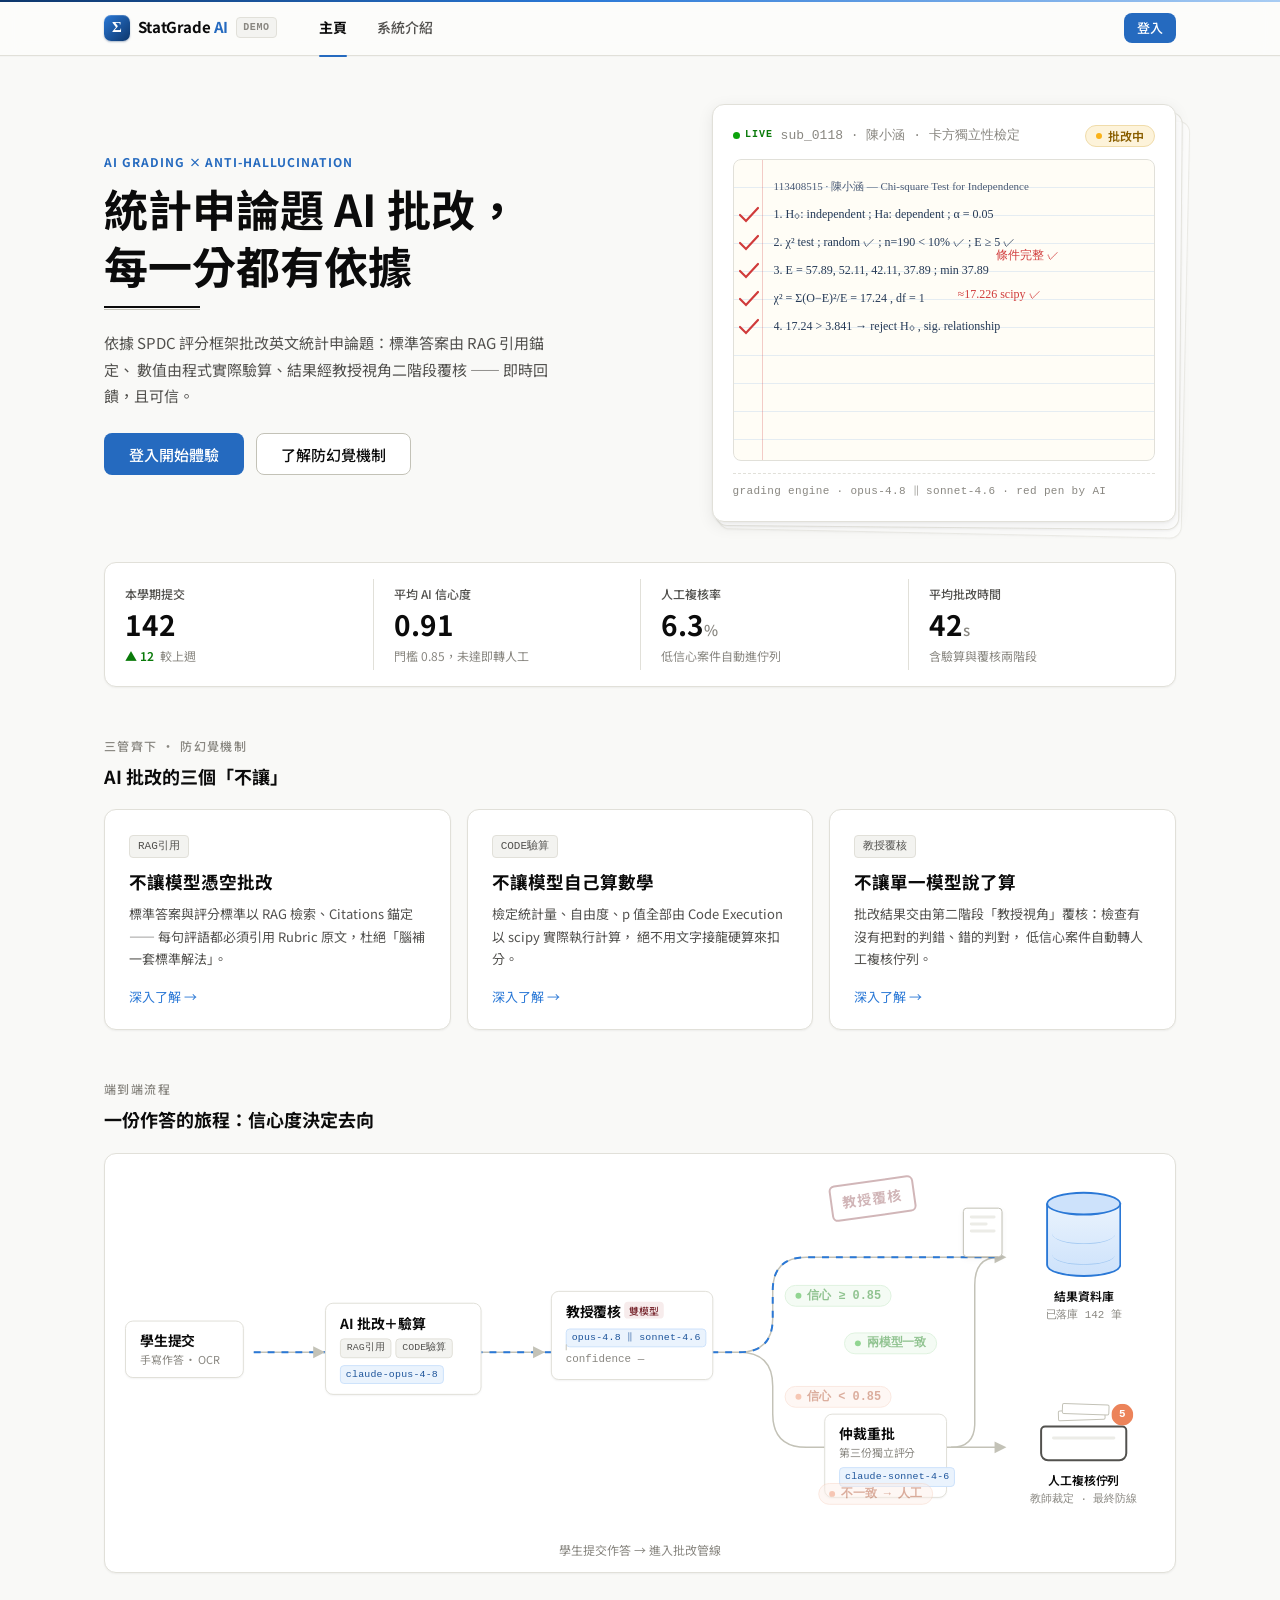
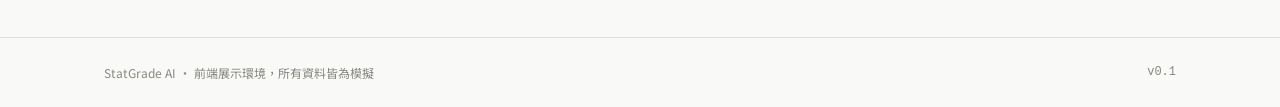
==== commit ed000778: "Add files via upload" ====
--- a/index.html
+++ b/index.html
@@ -777,8 +777,8 @@
 
         var PAPERS = [
           {
-            id: 'sub_0118 · 陳苡瑄 · 卡方獨立性檢定',
-            head: '113408515 · 陳苡瑄 — Chi-square Test for Independence',
+            id: 'sub_0118 · 陳小涵 · 卡方獨立性檢定',
+            head: '113408515 · 陳小涵 — Chi-square Test for Independence',
             end: { cls: 'chip--ok', text: '已覆核 · 20 / 20' },
             lines: [
               '1. H₀: independent ;  Ha: dependent ;  α = 0.05',
